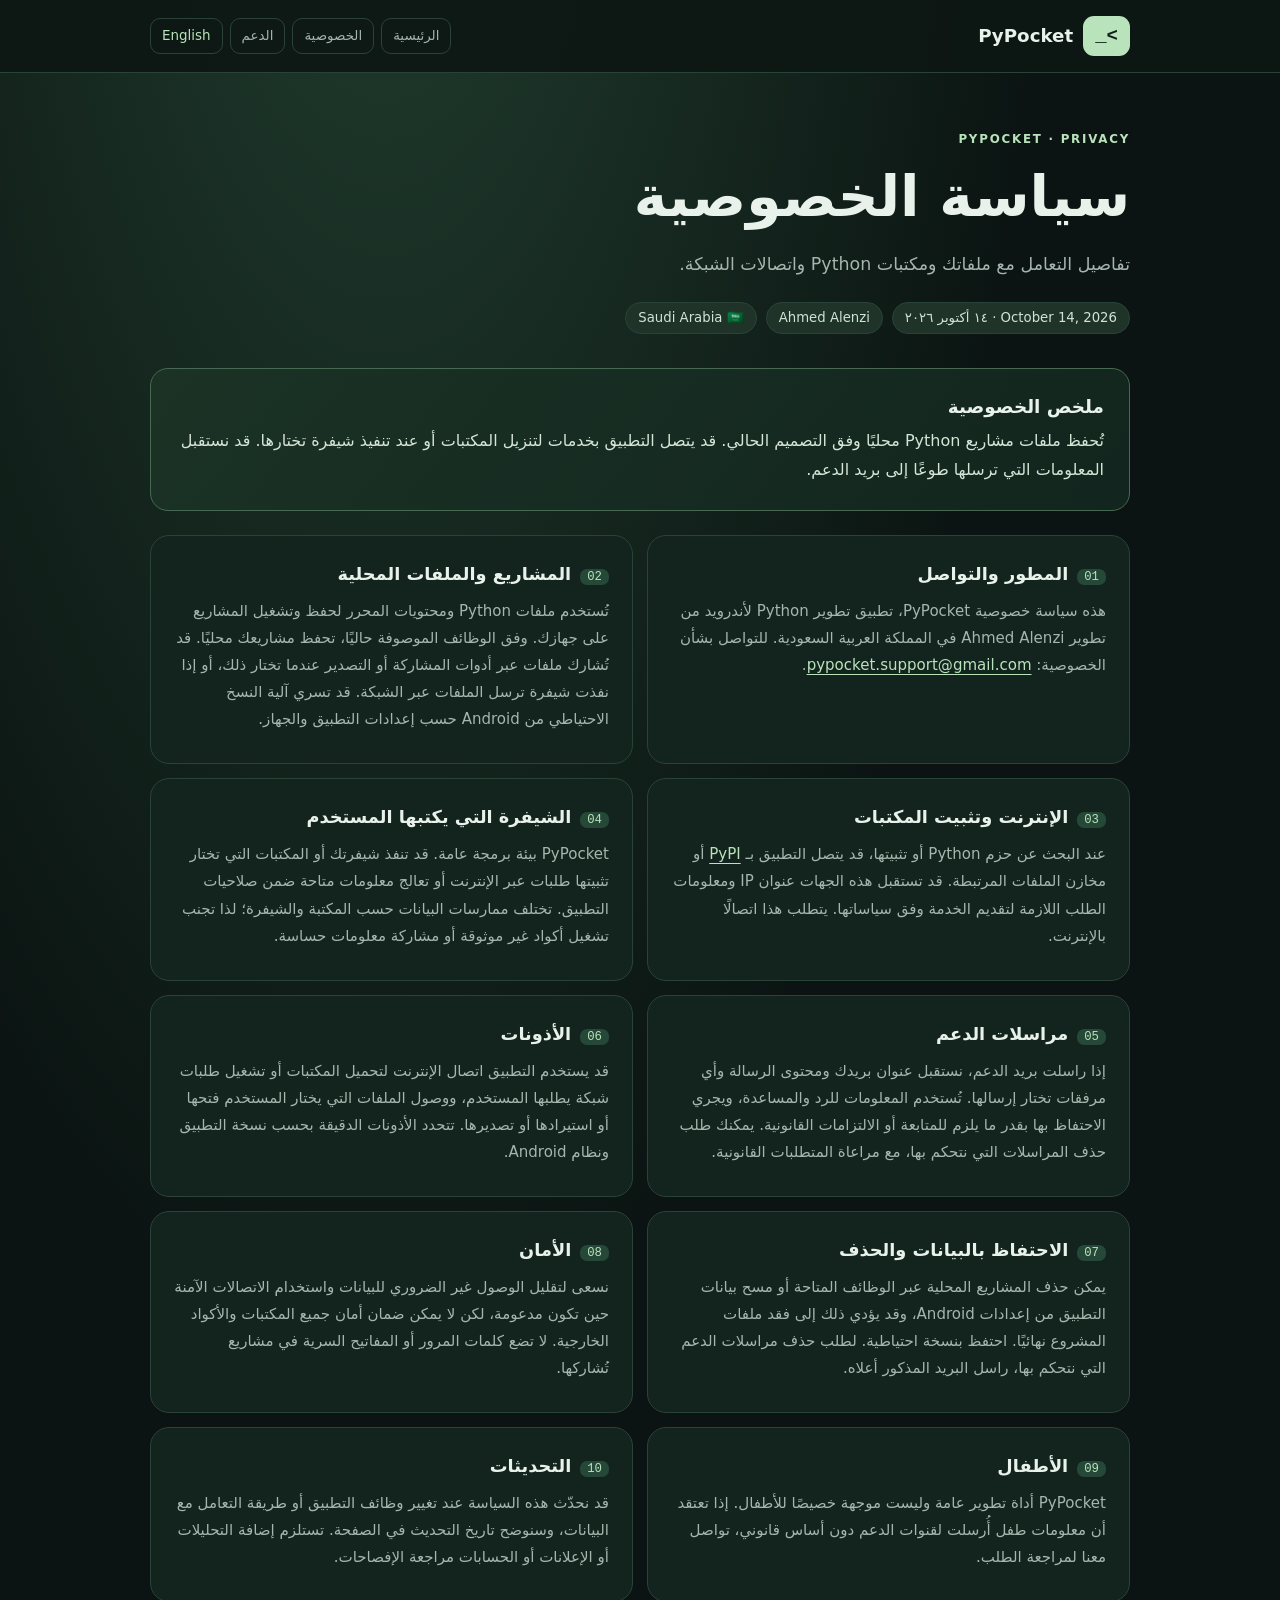
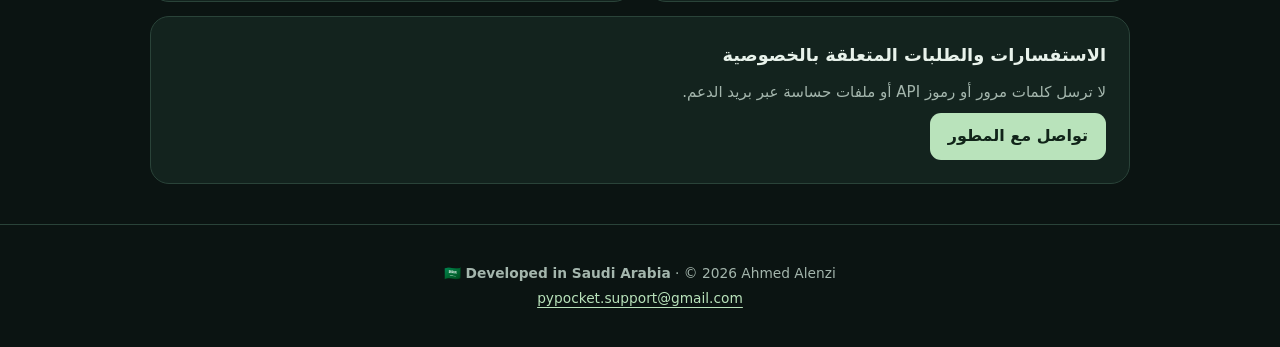
==== privacy/index.html @ 64ac5463 "Add PyPocket public privacy and support website" ====
<!doctype html><html lang="ar" dir="rtl"><head><meta charset="utf-8"><meta name="viewport" content="width=device-width,initial-scale=1"><meta name="description" content="Official PyPocket privacy policy and support information. Developer: Ahmed Alenzi."><meta name="theme-color" content="#0b1412"><title>Privacy Policy | PyPocket</title><link rel="stylesheet" href="../assets/style.css"></head><body><header class="top"><div class="wrap nav"><a href="../" class="brand"><span class="brand-logo">&gt;_</span>PyPocket</a><div class="menu"><a href="../"><span class="ar inline">الرئيسية</span><span class="en inline">Home</span></a><a href="../privacy/"><span class="ar inline">الخصوصية</span><span class="en inline">Privacy</span></a><a href="../support/"><span class="ar inline">الدعم</span><span class="en inline">Support</span></a><button type="button" data-lang>English</button></div></div></header><main class="wrap"><div class="hero"><div class="eyebrow">PYPOCKET · PRIVACY</div><div class="ar"><h1>سياسة الخصوصية</h1><p class="lead">تفاصيل التعامل مع ملفاتك ومكتبات Python واتصالات الشبكة.</p></div><div class="en"><h1>Privacy Policy</h1><p class="lead">How your projects, installed Python packages, and network connections are handled.</p></div><div class="pills"><span class="pill">October 14, 2026 · ١٤ أكتوبر ٢٠٢٦</span><span class="pill">Ahmed Alenzi</span><span class="pill">Saudi Arabia 🇸🇦</span></div></div><div class="overview"><div class="ar"><h2>ملخص الخصوصية</h2><p>تُحفظ ملفات مشاريع Python محليًا وفق التصميم الحالي. قد يتصل التطبيق بخدمات لتنزيل المكتبات أو عند تنفيذ شيفرة تختارها. قد نستقبل المعلومات التي ترسلها طوعًا إلى بريد الدعم.</p></div><div class="en"><h2>Privacy summary</h2><p>Python project files are stored locally under current described functionality. Network requests may be made to download packages or by code you choose to execute. We may receive information voluntarily sent to support.</p></div></div><section class="cards"><article class="card"><div class="ar"><h2><span class="num">01</span>المطور والتواصل</h2><p>هذه سياسة خصوصية PyPocket، تطبيق تطوير Python لأندرويد من تطوير Ahmed Alenzi في المملكة العربية السعودية. للتواصل بشأن الخصوصية: <a href="mailto:pypocket.support@gmail.com">pypocket.support@gmail.com</a>.</p></div><div class="en"><h2><span class="num">01</span>Developer & contact</h2><p>This is the privacy policy for PyPocket, a Python development application for Android, developed by Ahmed Alenzi in Saudi Arabia. Privacy contact: <a href="mailto:pypocket.support@gmail.com">pypocket.support@gmail.com</a>.</p></div></article><article class="card"><div class="ar"><h2><span class="num">02</span>المشاريع والملفات المحلية</h2><p>تُستخدم ملفات Python ومحتويات المحرر لحفظ وتشغيل المشاريع على جهازك. وفق الوظائف الموصوفة حاليًا، تحفظ مشاريعك محليًا. قد تُشارك ملفات عبر أدوات المشاركة أو التصدير عندما تختار ذلك، أو إذا نفذت شيفرة ترسل الملفات عبر الشبكة. قد تسري آلية النسخ الاحتياطي من Android حسب إعدادات التطبيق والجهاز.</p></div><div class="en"><h2><span class="num">02</span>Local projects & files</h2><p>Python files and editor content are used to save and run your projects on your device. Under currently described features, project files are stored locally. Files may be shared when you choose export or sharing, or when code you execute sends them over a network. Android backups may apply depending on app and device configuration.</p></div></article><article class="card"><div class="ar"><h2><span class="num">03</span>الإنترنت وتثبيت المكتبات</h2><p>عند البحث عن حزم Python أو تثبيتها، قد يتصل التطبيق بـ <a href="https://pypi.org/">PyPI</a> أو مخازن الملفات المرتبطة. قد تستقبل هذه الجهات عنوان IP ومعلومات الطلب اللازمة لتقديم الخدمة وفق سياساتها. يتطلب هذا اتصالًا بالإنترنت.</p></div><div class="en"><h2><span class="num">03</span>Network & package installation</h2><p>When searching for or downloading Python packages, the app may contact <a href="https://pypi.org/">PyPI</a> and related package hosts. Those services may receive your IP address and request details necessary to deliver the content, subject to their own policies. Network access is required.</p></div></article><article class="card"><div class="ar"><h2><span class="num">04</span>الشيفرة التي يكتبها المستخدم</h2><p>PyPocket بيئة برمجة عامة. قد تنفذ شيفرتك أو المكتبات التي تختار تثبيتها طلبات عبر الإنترنت أو تعالج معلومات متاحة ضمن صلاحيات التطبيق. تختلف ممارسات البيانات حسب المكتبة والشيفرة؛ لذا تجنب تشغيل أكواد غير موثوقة أو مشاركة معلومات حساسة.</p></div><div class="en"><h2><span class="num">04</span>User code & third-party packages</h2><p>PyPocket is a general-purpose development environment. Code you execute or third-party packages you install may make network requests or access data within app permissions. Their privacy practices vary. Avoid running untrusted code or sharing sensitive information.</p></div></article><article class="card"><div class="ar"><h2><span class="num">05</span>مراسلات الدعم</h2><p>إذا راسلت بريد الدعم، نستقبل عنوان بريدك ومحتوى الرسالة وأي مرفقات تختار إرسالها. تُستخدم المعلومات للرد والمساعدة، ويجري الاحتفاظ بها بقدر ما يلزم للمتابعة أو الالتزامات القانونية. يمكنك طلب حذف المراسلات التي نتحكم بها، مع مراعاة المتطلبات القانونية.</p></div><div class="en"><h2><span class="num">05</span>Support communications</h2><p>If you email support, we receive your address, message, and any attachments you choose to send. We use this information to respond and troubleshoot, and retain it as required for support or legal obligations. You may request deletion of correspondence we control, subject to law.</p></div></article><article class="card"><div class="ar"><h2><span class="num">06</span>الأذونات</h2><p>قد يستخدم التطبيق اتصال الإنترنت لتحميل المكتبات أو تشغيل طلبات شبكة يطلبها المستخدم، ووصول الملفات التي يختار المستخدم فتحها أو استيرادها أو تصديرها. تتحدد الأذونات الدقيقة بحسب نسخة التطبيق ونظام Android.</p></div><div class="en"><h2><span class="num">06</span>Permissions</h2><p>The app may use internet access for package downloads and user-initiated networking, and file access for content you choose to open, import, or export. Exact permissions depend on the Android version and app release.</p></div></article><article class="card"><div class="ar"><h2><span class="num">07</span>الاحتفاظ بالبيانات والحذف</h2><p>يمكن حذف المشاريع المحلية عبر الوظائف المتاحة أو مسح بيانات التطبيق من إعدادات Android، وقد يؤدي ذلك إلى فقد ملفات المشروع نهائيًا. احتفظ بنسخة احتياطية. لطلب حذف مراسلات الدعم التي نتحكم بها، راسل البريد المذكور أعلاه.</p></div><div class="en"><h2><span class="num">07</span>Retention & deletion</h2><p>You can delete local projects using available features or clear the app's data in Android settings. This may permanently erase your projects, so back them up first. Email us to request deletion of support correspondence under our control.</p></div></article><article class="card"><div class="ar"><h2><span class="num">08</span>الأمان</h2><p>نسعى لتقليل الوصول غير الضروري للبيانات واستخدام الاتصالات الآمنة حين تكون مدعومة، لكن لا يمكن ضمان أمان جميع المكتبات والأكواد الخارجية. لا تضع كلمات المرور أو المفاتيح السرية في مشاريع تُشاركها.</p></div><div class="en"><h2><span class="num">08</span>Security</h2><p>We aim to minimize unnecessary data access and use secure communications when supported, but cannot guarantee the safety of third-party code or packages. Avoid storing passwords or secret keys in shared projects.</p></div></article><article class="card"><div class="ar"><h2><span class="num">09</span>الأطفال</h2><p>PyPocket أداة تطوير عامة وليست موجهة خصيصًا للأطفال. إذا تعتقد أن معلومات طفل أُرسلت لقنوات الدعم دون أساس قانوني، تواصل معنا لمراجعة الطلب.</p></div><div class="en"><h2><span class="num">09</span>Children</h2><p>PyPocket is a general development tool not specifically directed at children. If you believe a child's information was sent to support without an appropriate legal basis, contact us.</p></div></article><article class="card"><div class="ar"><h2><span class="num">10</span>التحديثات</h2><p>قد نحدّث هذه السياسة عند تغيير وظائف التطبيق أو طريقة التعامل مع البيانات، وسنوضح تاريخ التحديث في الصفحة. تستلزم إضافة التحليلات أو الإعلانات أو الحسابات مراجعة الإفصاحات.</p></div><div class="en"><h2><span class="num">10</span>Policy changes</h2><p>We may update this policy as app functionality and data handling evolve, and will update the date shown on this page. Future analytics, advertising or account features require updated disclosures.</p></div></article><article class="card wide"><div class="ar"><h2>الاستفسارات والطلبات المتعلقة بالخصوصية</h2><p>لا ترسل كلمات مرور أو رموز API أو ملفات حساسة عبر بريد الدعم.</p><a class="email" href="mailto:pypocket.support@gmail.com?subject=PyPocket%20Privacy">تواصل مع المطور</a></div><div class="en"><h2>Privacy inquiries and requests</h2><p>Do not send passwords, API tokens, or sensitive files to support.</p><a class="email" href="mailto:pypocket.support@gmail.com?subject=PyPocket%20Privacy">Contact the developer</a></div></article></section></main><footer class="footer"><div class="wrap">🇸🇦 <strong>Developed in Saudi Arabia</strong> · © 2026 Ahmed Alenzi<br><a href="mailto:pypocket.support@gmail.com">pypocket.support@gmail.com</a></div></footer><script src="../assets/main.js"></script></body></html>
---- assets/style.css ----
:root{color-scheme:dark;--bg:#0b1412;--surface:#13231e;--surface2:#1b3127;--line:#2a4339;--ink:#e8f2eb;--muted:#a4b6ad;--mint:#b9e3bb}*{box-sizing:border-box}body{margin:0;background:radial-gradient(ellipse at 30% -20%,#234031 0,transparent 53%),var(--bg);color:var(--ink);font:16px/1.8 system-ui,-apple-system,"Segoe UI",Tahoma,Arial,sans-serif}a{color:var(--mint);text-underline-offset:4px}a:hover{color:#eeffee}.wrap{width:min(980px,calc(100% - 36px));margin:auto}.top{border-bottom:1px solid var(--line);background:#0d1714ed;position:sticky;top:0;z-index:10}.nav{min-height:72px;display:flex;justify-content:space-between;align-items:center;gap:12px;flex-wrap:wrap}.brand{display:flex;align-items:center;gap:10px;font-weight:800;font-size:1.14rem;text-decoration:none;color:var(--ink)}.brand-logo{background:var(--mint);color:#102019;border-radius:11px;padding:5px 12px;font:800 19px/1.6 monospace}.menu{display:flex;align-items:center;gap:7px;flex-wrap:wrap}.menu a,.menu button{border:1px solid var(--line);border-radius:10px;background:transparent;color:var(--muted);padding:5px 11px;text-decoration:none;font:inherit;font-size:.84rem;cursor:pointer}.menu button{color:var(--mint)}.menu a:hover,.menu button:hover{background:var(--surface2)}.hero{padding:56px 0 29px}.eyebrow{color:var(--mint);font-size:.74rem;letter-spacing:.15em;font-weight:750}.hero h1{font-size:clamp(2.1rem,5vw,3.55rem);line-height:1.22;margin:12px 0}.lead{font-size:1.09rem;color:var(--muted);max-width:760px}.pills{display:flex;flex-wrap:wrap;gap:9px;margin-top:22px}.pill{border-radius:20px;background:#203329;border:1px solid var(--line);padding:3px 12px;font-size:.83rem;color:#d0e4d6}.cards{display:grid;grid-template-columns:repeat(2,minmax(0,1fr));gap:14px}.card{background:var(--surface);border:1px solid var(--line);padding:23px;border-radius:19px;min-width:0}.card h2{font-size:1.11rem;margin:0 0 7px}.card p{margin:7px 0;color:var(--muted);font-size:.94rem}.card a{overflow-wrap:anywhere}.wide{grid-column:1/-1}.overview{padding:21px 25px;border:1px solid #476953;background:linear-gradient(130deg,#1b3225,#12251e);border-radius:18px;margin:5px 0 24px}.overview p{margin:4px 0;color:#d5e5d6}.overview h2{margin:0;font-size:1.15rem}.num{display:inline-block;border-radius:7px;background:#264838;color:var(--mint);padding:1px 7px;font:.77rem monospace;margin-inline-end:9px}.footer{border-top:1px solid var(--line);color:var(--muted);font-size:.86rem;text-align:center;padding:36px 0;margin-top:40px}.email{display:inline-block;text-decoration:none;background:var(--mint);padding:9px 18px;border-radius:11px;color:#112419!important;font-weight:750;overflow-wrap:anywhere}.notice{color:#ccb; font-size:.84rem}html[lang="ar"] .en,html[lang="en"] .ar{display:none!important}html[lang="ar"]{direction:rtl}html[lang="en"]{direction:ltr}.inline{display:inline}html[lang="ar"] .en.inline,html[lang="en"] .ar.inline{display:none!important}@media(max-width:700px){.cards{grid-template-columns:1fr}.wide{grid-column:1}.hero{padding:35px 0 19px}.card{padding:19px}.nav{padding:8px 0}.menu a,.menu button{font-size:.78rem;padding:4px 8px}}
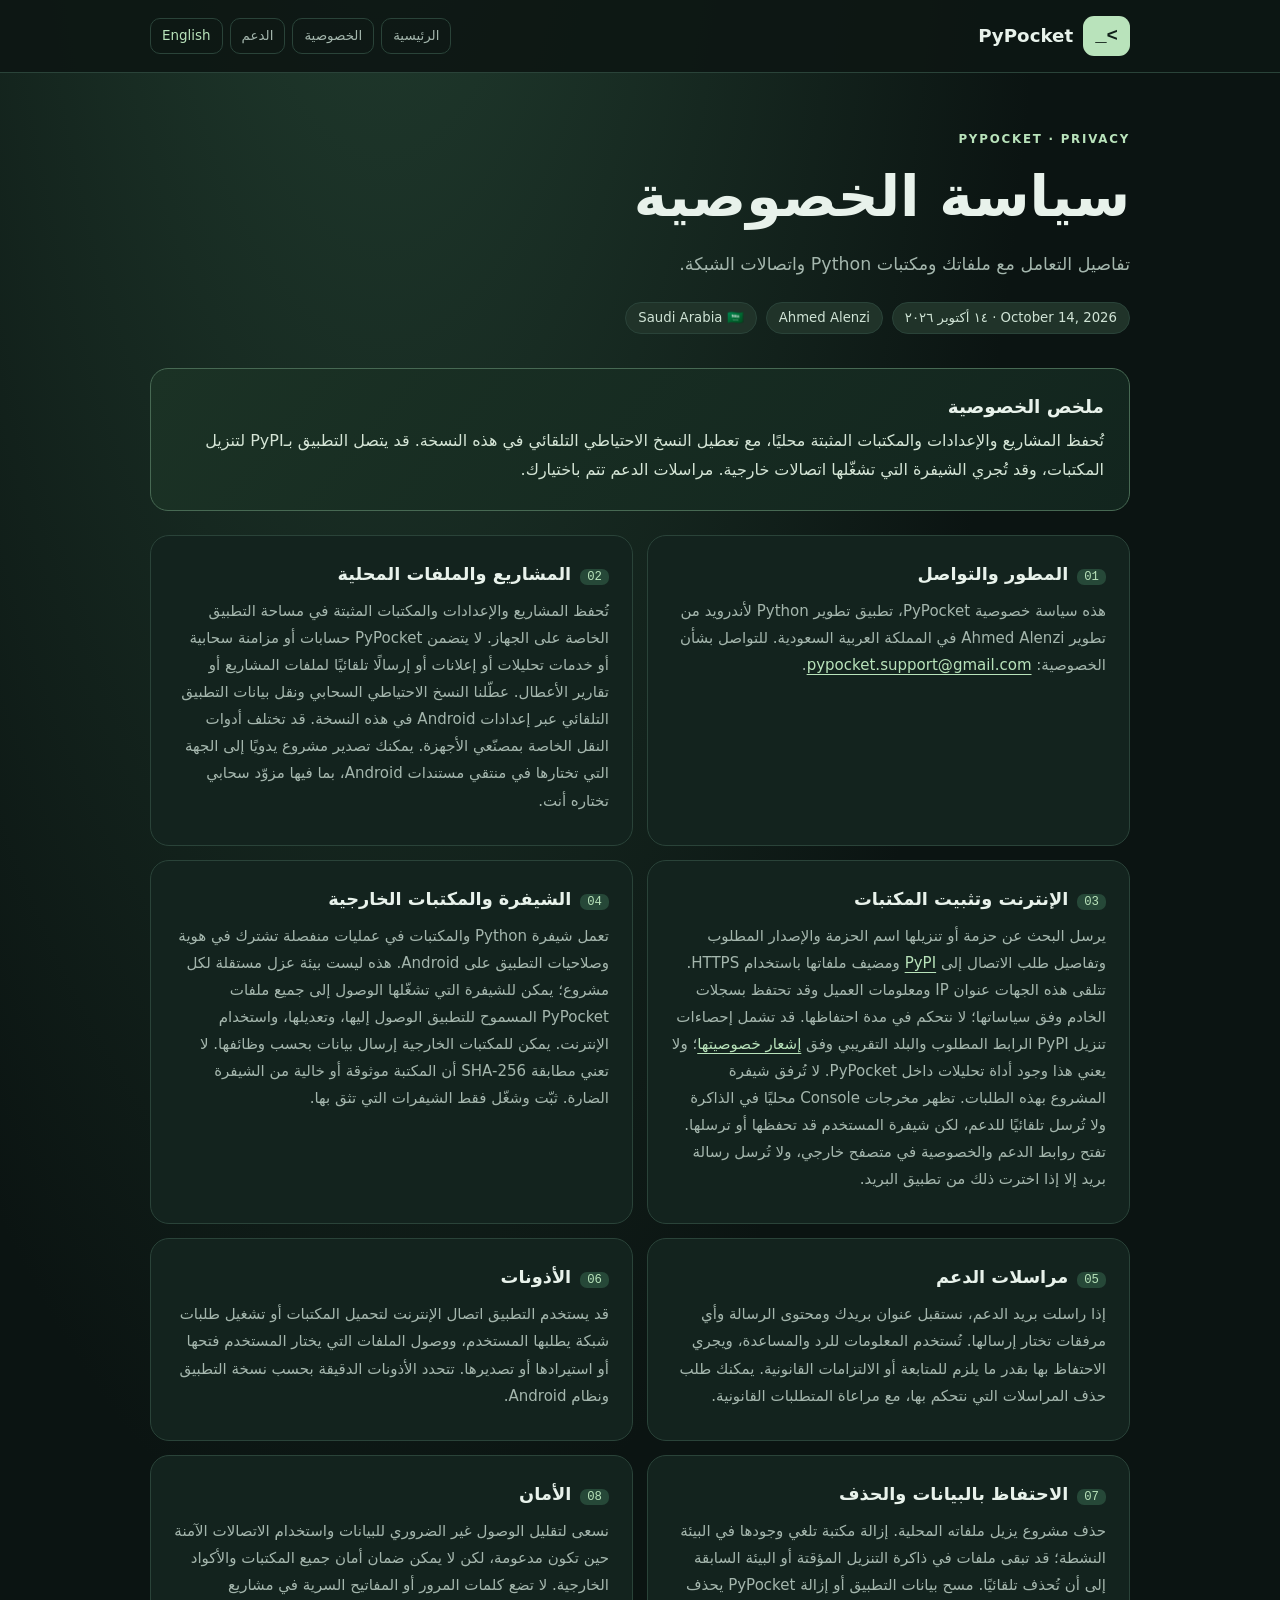
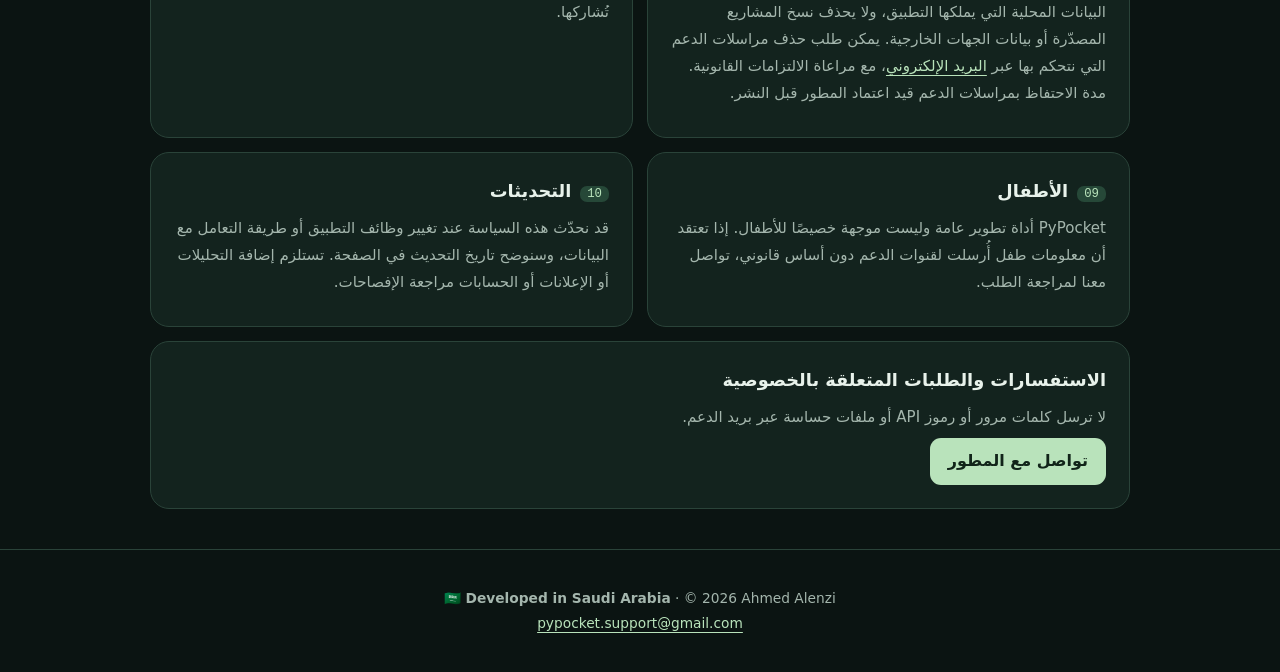
==== commit 4b606768: "Draft: clarify local storage, PyPI, execution and deletion disclosures" ====
--- a/privacy/index.html
+++ b/privacy/index.html
@@ -1 +1 @@
-<!doctype html><html lang="ar" dir="rtl"><head><meta charset="utf-8"><meta name="viewport" content="width=device-width,initial-scale=1"><meta name="description" content="Official PyPocket privacy policy and support information. Developer: Ahmed Alenzi."><meta name="theme-color" content="#0b1412"><title>Privacy Policy | PyPocket</title><link rel="stylesheet" href="../assets/style.css"></head><body><header class="top"><div class="wrap nav"><a href="../" class="brand"><span class="brand-logo">&gt;_</span>PyPocket</a><div class="menu"><a href="../"><span class="ar inline">الرئيسية</span><span class="en inline">Home</span></a><a href="../privacy/"><span class="ar inline">الخصوصية</span><span class="en inline">Privacy</span></a><a href="../support/"><span class="ar inline">الدعم</span><span class="en inline">Support</span></a><button type="button" data-lang>English</button></div></div></header><main class="wrap"><div class="hero"><div class="eyebrow">PYPOCKET · PRIVACY</div><div class="ar"><h1>سياسة الخصوصية</h1><p class="lead">تفاصيل التعامل مع ملفاتك ومكتبات Python واتصالات الشبكة.</p></div><div class="en"><h1>Privacy Policy</h1><p class="lead">How your projects, installed Python packages, and network connections are handled.</p></div><div class="pills"><span class="pill">October 14, 2026 · ١٤ أكتوبر ٢٠٢٦</span><span class="pill">Ahmed Alenzi</span><span class="pill">Saudi Arabia 🇸🇦</span></div></div><div class="overview"><div class="ar"><h2>ملخص الخصوصية</h2><p>تُحفظ ملفات مشاريع Python محليًا وفق التصميم الحالي. قد يتصل التطبيق بخدمات لتنزيل المكتبات أو عند تنفيذ شيفرة تختارها. قد نستقبل المعلومات التي ترسلها طوعًا إلى بريد الدعم.</p></div><div class="en"><h2>Privacy summary</h2><p>Python project files are stored locally under current described functionality. Network requests may be made to download packages or by code you choose to execute. We may receive information voluntarily sent to support.</p></div></div><section class="cards"><article class="card"><div class="ar"><h2><span class="num">01</span>المطور والتواصل</h2><p>هذه سياسة خصوصية PyPocket، تطبيق تطوير Python لأندرويد من تطوير Ahmed Alenzi في المملكة العربية السعودية. للتواصل بشأن الخصوصية: <a href="mailto:pypocket.support@gmail.com">pypocket.support@gmail.com</a>.</p></div><div class="en"><h2><span class="num">01</span>Developer & contact</h2><p>This is the privacy policy for PyPocket, a Python development application for Android, developed by Ahmed Alenzi in Saudi Arabia. Privacy contact: <a href="mailto:pypocket.support@gmail.com">pypocket.support@gmail.com</a>.</p></div></article><article class="card"><div class="ar"><h2><span class="num">02</span>المشاريع والملفات المحلية</h2><p>تُستخدم ملفات Python ومحتويات المحرر لحفظ وتشغيل المشاريع على جهازك. وفق الوظائف الموصوفة حاليًا، تحفظ مشاريعك محليًا. قد تُشارك ملفات عبر أدوات المشاركة أو التصدير عندما تختار ذلك، أو إذا نفذت شيفرة ترسل الملفات عبر الشبكة. قد تسري آلية النسخ الاحتياطي من Android حسب إعدادات التطبيق والجهاز.</p></div><div class="en"><h2><span class="num">02</span>Local projects & files</h2><p>Python files and editor content are used to save and run your projects on your device. Under currently described features, project files are stored locally. Files may be shared when you choose export or sharing, or when code you execute sends them over a network. Android backups may apply depending on app and device configuration.</p></div></article><article class="card"><div class="ar"><h2><span class="num">03</span>الإنترنت وتثبيت المكتبات</h2><p>عند البحث عن حزم Python أو تثبيتها، قد يتصل التطبيق بـ <a href="https://pypi.org/">PyPI</a> أو مخازن الملفات المرتبطة. قد تستقبل هذه الجهات عنوان IP ومعلومات الطلب اللازمة لتقديم الخدمة وفق سياساتها. يتطلب هذا اتصالًا بالإنترنت.</p></div><div class="en"><h2><span class="num">03</span>Network & package installation</h2><p>When searching for or downloading Python packages, the app may contact <a href="https://pypi.org/">PyPI</a> and related package hosts. Those services may receive your IP address and request details necessary to deliver the content, subject to their own policies. Network access is required.</p></div></article><article class="card"><div class="ar"><h2><span class="num">04</span>الشيفرة التي يكتبها المستخدم</h2><p>PyPocket بيئة برمجة عامة. قد تنفذ شيفرتك أو المكتبات التي تختار تثبيتها طلبات عبر الإنترنت أو تعالج معلومات متاحة ضمن صلاحيات التطبيق. تختلف ممارسات البيانات حسب المكتبة والشيفرة؛ لذا تجنب تشغيل أكواد غير موثوقة أو مشاركة معلومات حساسة.</p></div><div class="en"><h2><span class="num">04</span>User code & third-party packages</h2><p>PyPocket is a general-purpose development environment. Code you execute or third-party packages you install may make network requests or access data within app permissions. Their privacy practices vary. Avoid running untrusted code or sharing sensitive information.</p></div></article><article class="card"><div class="ar"><h2><span class="num">05</span>مراسلات الدعم</h2><p>إذا راسلت بريد الدعم، نستقبل عنوان بريدك ومحتوى الرسالة وأي مرفقات تختار إرسالها. تُستخدم المعلومات للرد والمساعدة، ويجري الاحتفاظ بها بقدر ما يلزم للمتابعة أو الالتزامات القانونية. يمكنك طلب حذف المراسلات التي نتحكم بها، مع مراعاة المتطلبات القانونية.</p></div><div class="en"><h2><span class="num">05</span>Support communications</h2><p>If you email support, we receive your address, message, and any attachments you choose to send. We use this information to respond and troubleshoot, and retain it as required for support or legal obligations. You may request deletion of correspondence we control, subject to law.</p></div></article><article class="card"><div class="ar"><h2><span class="num">06</span>الأذونات</h2><p>قد يستخدم التطبيق اتصال الإنترنت لتحميل المكتبات أو تشغيل طلبات شبكة يطلبها المستخدم، ووصول الملفات التي يختار المستخدم فتحها أو استيرادها أو تصديرها. تتحدد الأذونات الدقيقة بحسب نسخة التطبيق ونظام Android.</p></div><div class="en"><h2><span class="num">06</span>Permissions</h2><p>The app may use internet access for package downloads and user-initiated networking, and file access for content you choose to open, import, or export. Exact permissions depend on the Android version and app release.</p></div></article><article class="card"><div class="ar"><h2><span class="num">07</span>الاحتفاظ بالبيانات والحذف</h2><p>يمكن حذف المشاريع المحلية عبر الوظائف المتاحة أو مسح بيانات التطبيق من إعدادات Android، وقد يؤدي ذلك إلى فقد ملفات المشروع نهائيًا. احتفظ بنسخة احتياطية. لطلب حذف مراسلات الدعم التي نتحكم بها، راسل البريد المذكور أعلاه.</p></div><div class="en"><h2><span class="num">07</span>Retention & deletion</h2><p>You can delete local projects using available features or clear the app's data in Android settings. This may permanently erase your projects, so back them up first. Email us to request deletion of support correspondence under our control.</p></div></article><article class="card"><div class="ar"><h2><span class="num">08</span>الأمان</h2><p>نسعى لتقليل الوصول غير الضروري للبيانات واستخدام الاتصالات الآمنة حين تكون مدعومة، لكن لا يمكن ضمان أمان جميع المكتبات والأكواد الخارجية. لا تضع كلمات المرور أو المفاتيح السرية في مشاريع تُشاركها.</p></div><div class="en"><h2><span class="num">08</span>Security</h2><p>We aim to minimize unnecessary data access and use secure communications when supported, but cannot guarantee the safety of third-party code or packages. Avoid storing passwords or secret keys in shared projects.</p></div></article><article class="card"><div class="ar"><h2><span class="num">09</span>الأطفال</h2><p>PyPocket أداة تطوير عامة وليست موجهة خصيصًا للأطفال. إذا تعتقد أن معلومات طفل أُرسلت لقنوات الدعم دون أساس قانوني، تواصل معنا لمراجعة الطلب.</p></div><div class="en"><h2><span class="num">09</span>Children</h2><p>PyPocket is a general development tool not specifically directed at children. If you believe a child's information was sent to support without an appropriate legal basis, contact us.</p></div></article><article class="card"><div class="ar"><h2><span class="num">10</span>التحديثات</h2><p>قد نحدّث هذه السياسة عند تغيير وظائف التطبيق أو طريقة التعامل مع البيانات، وسنوضح تاريخ التحديث في الصفحة. تستلزم إضافة التحليلات أو الإعلانات أو الحسابات مراجعة الإفصاحات.</p></div><div class="en"><h2><span class="num">10</span>Policy changes</h2><p>We may update this policy as app functionality and data handling evolve, and will update the date shown on this page. Future analytics, advertising or account features require updated disclosures.</p></div></article><article class="card wide"><div class="ar"><h2>الاستفسارات والطلبات المتعلقة بالخصوصية</h2><p>لا ترسل كلمات مرور أو رموز API أو ملفات حساسة عبر بريد الدعم.</p><a class="email" href="mailto:pypocket.support@gmail.com?subject=PyPocket%20Privacy">تواصل مع المطور</a></div><div class="en"><h2>Privacy inquiries and requests</h2><p>Do not send passwords, API tokens, or sensitive files to support.</p><a class="email" href="mailto:pypocket.support@gmail.com?subject=PyPocket%20Privacy">Contact the developer</a></div></article></section></main><footer class="footer"><div class="wrap">🇸🇦 <strong>Developed in Saudi Arabia</strong> · © 2026 Ahmed Alenzi<br><a href="mailto:pypocket.support@gmail.com">pypocket.support@gmail.com</a></div></footer><script src="../assets/main.js"></script></body></html>+<!doctype html><html lang="ar" dir="rtl"><head><meta charset="utf-8"><meta name="viewport" content="width=device-width,initial-scale=1"><meta name="description" content="Official PyPocket privacy policy and support information. Developer: Ahmed Alenzi."><meta name="theme-color" content="#0b1412"><title>Privacy Policy | PyPocket</title><link rel="stylesheet" href="../assets/style.css"></head><body><header class="top"><div class="wrap nav"><a href="../" class="brand"><span class="brand-logo">&gt;_</span>PyPocket</a><div class="menu"><a href="../"><span class="ar inline">الرئيسية</span><span class="en inline">Home</span></a><a href="../privacy/"><span class="ar inline">الخصوصية</span><span class="en inline">Privacy</span></a><a href="../support/"><span class="ar inline">الدعم</span><span class="en inline">Support</span></a><button type="button" data-lang>English</button></div></div></header><main class="wrap"><div class="hero"><div class="eyebrow">PYPOCKET · PRIVACY</div><div class="ar"><h1>سياسة الخصوصية</h1><p class="lead">تفاصيل التعامل مع ملفاتك ومكتبات Python واتصالات الشبكة.</p></div><div class="en"><h1>Privacy Policy</h1><p class="lead">How your projects, installed Python packages, and network connections are handled.</p></div><div class="pills"><span class="pill">October 14, 2026 · ١٤ أكتوبر ٢٠٢٦</span><span class="pill">Ahmed Alenzi</span><span class="pill">Saudi Arabia 🇸🇦</span></div></div><div class="overview"><div class="ar"><h2>ملخص الخصوصية</h2><p>تُحفظ المشاريع والإعدادات والمكتبات المثبتة محليًا، مع تعطيل النسخ الاحتياطي التلقائي في هذه النسخة. قد يتصل التطبيق بـPyPI لتنزيل المكتبات، وقد تُجري الشيفرة التي تشغّلها اتصالات خارجية. مراسلات الدعم تتم باختيارك.</p></div><div class="en"><h2>Privacy summary</h2><p>Projects, settings and installed packages are stored locally, with automatic Android backup disabled in this release. Package downloads contact PyPI, and code you run may connect to external services. Support communication is voluntary.</p></div></div><section class="cards"><article class="card"><div class="ar"><h2><span class="num">01</span>المطور والتواصل</h2><p>هذه سياسة خصوصية PyPocket، تطبيق تطوير Python لأندرويد من تطوير Ahmed Alenzi في المملكة العربية السعودية. للتواصل بشأن الخصوصية: <a href="mailto:pypocket.support@gmail.com">pypocket.support@gmail.com</a>.</p></div><div class="en"><h2><span class="num">01</span>Developer & contact</h2><p>This is the privacy policy for PyPocket, a Python development application for Android, developed by Ahmed Alenzi in Saudi Arabia. Privacy contact: <a href="mailto:pypocket.support@gmail.com">pypocket.support@gmail.com</a>.</p></div></article><article class="card"><div class="ar"><h2><span class="num">02</span>المشاريع والملفات المحلية</h2><p>تُحفظ المشاريع والإعدادات والمكتبات المثبتة في مساحة التطبيق الخاصة على الجهاز. لا يتضمن PyPocket حسابات أو مزامنة سحابية أو خدمات تحليلات أو إعلانات أو إرسالًا تلقائيًا لملفات المشاريع أو تقارير الأعطال. عطّلنا النسخ الاحتياطي السحابي ونقل بيانات التطبيق التلقائي عبر إعدادات Android في هذه النسخة. قد تختلف أدوات النقل الخاصة بمصنّعي الأجهزة. يمكنك تصدير مشروع يدويًا إلى الجهة التي تختارها في منتقي مستندات Android، بما فيها مزوّد سحابي تختاره أنت.</p></div><div class="en"><h2><span class="num">02</span>Local projects & files</h2><p>Projects, settings and installed packages are stored in private app storage on the device. PyPocket includes no account, cloud sync, analytics, advertising, automatic project upload or crash-reporting service. This release disables Android cloud backup and automatic app-data transfer through Android configuration. Manufacturer migration tools may vary. You can manually export a project to the destination you choose in Android's document picker, including a cloud provider you select.</p></div></article><article class="card"><div class="ar"><h2><span class="num">03</span>الإنترنت وتثبيت المكتبات</h2><p>يرسل البحث عن حزمة أو تنزيلها اسم الحزمة والإصدار المطلوب وتفاصيل طلب الاتصال إلى <a href="https://pypi.org/">PyPI</a> ومضيف ملفاتها باستخدام HTTPS. تتلقى هذه الجهات عنوان IP ومعلومات العميل وقد تحتفظ بسجلات الخادم وفق سياساتها؛ لا نتحكم في مدة احتفاظها. قد تشمل إحصاءات تنزيل PyPI الرابط المطلوب والبلد التقريبي وفق <a href="https://policies.python.org/pypi.org/Privacy-Notice/">إشعار خصوصيتها</a>؛ ولا يعني هذا وجود أداة تحليلات داخل PyPocket. لا تُرفق شيفرة المشروع بهذه الطلبات. تظهر مخرجات Console محليًا في الذاكرة ولا تُرسل تلقائيًا للدعم، لكن شيفرة المستخدم قد تحفظها أو ترسلها. تفتح روابط الدعم والخصوصية في متصفح خارجي، ولا تُرسل رسالة بريد إلا إذا اخترت ذلك من تطبيق البريد.</p></div><div class="en"><h2><span class="num">03</span>Network & package installation</h2><p>Package lookup and downloads send the requested package name, version and connection details to <a href="https://pypi.org/">PyPI</a> and its file hosts over HTTPS. These providers receive IP address and client metadata, and may retain server logs under their own policies; we do not control their retention. PyPI download statistics may include requested URLs and approximate origin country under its <a href="https://policies.python.org/pypi.org/Privacy-Notice/">privacy notice</a>; this is not an analytics SDK inside PyPocket. Project source is not attached to these requests. Console output is displayed locally in memory and is not automatically sent to support, though user code can save or transmit it. Support and privacy links open in an external browser, and email is sent only if you choose to send it using your mail app.</p></div></article><article class="card"><div class="ar"><h2><span class="num">04</span>الشيفرة والمكتبات الخارجية</h2><p>تعمل شيفرة Python والمكتبات في عمليات منفصلة تشترك في هوية وصلاحيات التطبيق على Android. هذه ليست بيئة عزل مستقلة لكل مشروع؛ يمكن للشيفرة التي تشغّلها الوصول إلى جميع ملفات PyPocket المسموح للتطبيق الوصول إليها، وتعديلها، واستخدام الإنترنت. يمكن للمكتبات الخارجية إرسال بيانات بحسب وظائفها. لا تعني مطابقة SHA-256 أن المكتبة موثوقة أو خالية من الشيفرة الضارة. ثبّت وشغّل فقط الشيفرات التي تثق بها.</p></div><div class="en"><h2><span class="num">04</span>User code & third-party packages</h2><p>Python code and packages run in separate processes sharing PyPocket's Android identity and permissions. This is not an isolated sandbox for each project: code you run can access and modify all PyPocket files available to the app and use the internet. Third-party packages may transmit data according to their behavior. A matching SHA-256 checksum does not prove that a package is trustworthy or free from malicious code. Install and run code you trust.</p></div></article><article class="card"><div class="ar"><h2><span class="num">05</span>مراسلات الدعم</h2><p>إذا راسلت بريد الدعم، نستقبل عنوان بريدك ومحتوى الرسالة وأي مرفقات تختار إرسالها. تُستخدم المعلومات للرد والمساعدة، ويجري الاحتفاظ بها بقدر ما يلزم للمتابعة أو الالتزامات القانونية. يمكنك طلب حذف المراسلات التي نتحكم بها، مع مراعاة المتطلبات القانونية.</p></div><div class="en"><h2><span class="num">05</span>Support communications</h2><p>If you email support, we receive your address, message, and any attachments you choose to send. We use this information to respond and troubleshoot, and retain it as required for support or legal obligations. You may request deletion of correspondence we control, subject to law.</p></div></article><article class="card"><div class="ar"><h2><span class="num">06</span>الأذونات</h2><p>قد يستخدم التطبيق اتصال الإنترنت لتحميل المكتبات أو تشغيل طلبات شبكة يطلبها المستخدم، ووصول الملفات التي يختار المستخدم فتحها أو استيرادها أو تصديرها. تتحدد الأذونات الدقيقة بحسب نسخة التطبيق ونظام Android.</p></div><div class="en"><h2><span class="num">06</span>Permissions</h2><p>The app may use internet access for package downloads and user-initiated networking, and file access for content you choose to open, import, or export. Exact permissions depend on the Android version and app release.</p></div></article><article class="card"><div class="ar"><h2><span class="num">07</span>الاحتفاظ بالبيانات والحذف</h2><p>حذف مشروع يزيل ملفاته المحلية. إزالة مكتبة تلغي وجودها في البيئة النشطة؛ قد تبقى ملفات في ذاكرة التنزيل المؤقتة أو البيئة السابقة إلى أن تُحذف تلقائيًا. مسح بيانات التطبيق أو إزالة PyPocket يحذف البيانات المحلية التي يملكها التطبيق، ولا يحذف نسخ المشاريع المصدّرة أو بيانات الجهات الخارجية. يمكن طلب حذف مراسلات الدعم التي نتحكم بها عبر <a href="mailto:pypocket.support@gmail.com">البريد الإلكتروني</a>، مع مراعاة الالتزامات القانونية. مدة الاحتفاظ بمراسلات الدعم قيد اعتماد المطور قبل النشر.</p></div><div class="en"><h2><span class="num">07</span>Retention & deletion</h2><p>Deleting a project removes its local files. Uninstalling a package removes it from the active environment, though copies may remain in download caches or earlier environments until cleanup. Clearing app storage or uninstalling PyPocket deletes app-owned local data but does not remove exported projects or third-party records. You can request deletion of support correspondence under our control by <a href="mailto:pypocket.support@gmail.com">email</a>, subject to legal obligations. The developer must finalize the support-email retention period before publication.</p></div></article><article class="card"><div class="ar"><h2><span class="num">08</span>الأمان</h2><p>نسعى لتقليل الوصول غير الضروري للبيانات واستخدام الاتصالات الآمنة حين تكون مدعومة، لكن لا يمكن ضمان أمان جميع المكتبات والأكواد الخارجية. لا تضع كلمات المرور أو المفاتيح السرية في مشاريع تُشاركها.</p></div><div class="en"><h2><span class="num">08</span>Security</h2><p>We aim to minimize unnecessary data access and use secure communications when supported, but cannot guarantee the safety of third-party code or packages. Avoid storing passwords or secret keys in shared projects.</p></div></article><article class="card"><div class="ar"><h2><span class="num">09</span>الأطفال</h2><p>PyPocket أداة تطوير عامة وليست موجهة خصيصًا للأطفال. إذا تعتقد أن معلومات طفل أُرسلت لقنوات الدعم دون أساس قانوني، تواصل معنا لمراجعة الطلب.</p></div><div class="en"><h2><span class="num">09</span>Children</h2><p>PyPocket is a general development tool not specifically directed at children. If you believe a child's information was sent to support without an appropriate legal basis, contact us.</p></div></article><article class="card"><div class="ar"><h2><span class="num">10</span>التحديثات</h2><p>قد نحدّث هذه السياسة عند تغيير وظائف التطبيق أو طريقة التعامل مع البيانات، وسنوضح تاريخ التحديث في الصفحة. تستلزم إضافة التحليلات أو الإعلانات أو الحسابات مراجعة الإفصاحات.</p></div><div class="en"><h2><span class="num">10</span>Policy changes</h2><p>We may update this policy as app functionality and data handling evolve, and will update the date shown on this page. Future analytics, advertising or account features require updated disclosures.</p></div></article><article class="card wide"><div class="ar"><h2>الاستفسارات والطلبات المتعلقة بالخصوصية</h2><p>لا ترسل كلمات مرور أو رموز API أو ملفات حساسة عبر بريد الدعم.</p><a class="email" href="mailto:pypocket.support@gmail.com?subject=PyPocket%20Privacy">تواصل مع المطور</a></div><div class="en"><h2>Privacy inquiries and requests</h2><p>Do not send passwords, API tokens, or sensitive files to support.</p><a class="email" href="mailto:pypocket.support@gmail.com?subject=PyPocket%20Privacy">Contact the developer</a></div></article></section></main><footer class="footer"><div class="wrap">🇸🇦 <strong>Developed in Saudi Arabia</strong> · © 2026 Ahmed Alenzi<br><a href="mailto:pypocket.support@gmail.com">pypocket.support@gmail.com</a></div></footer><script src="../assets/main.js"></script></body></html>
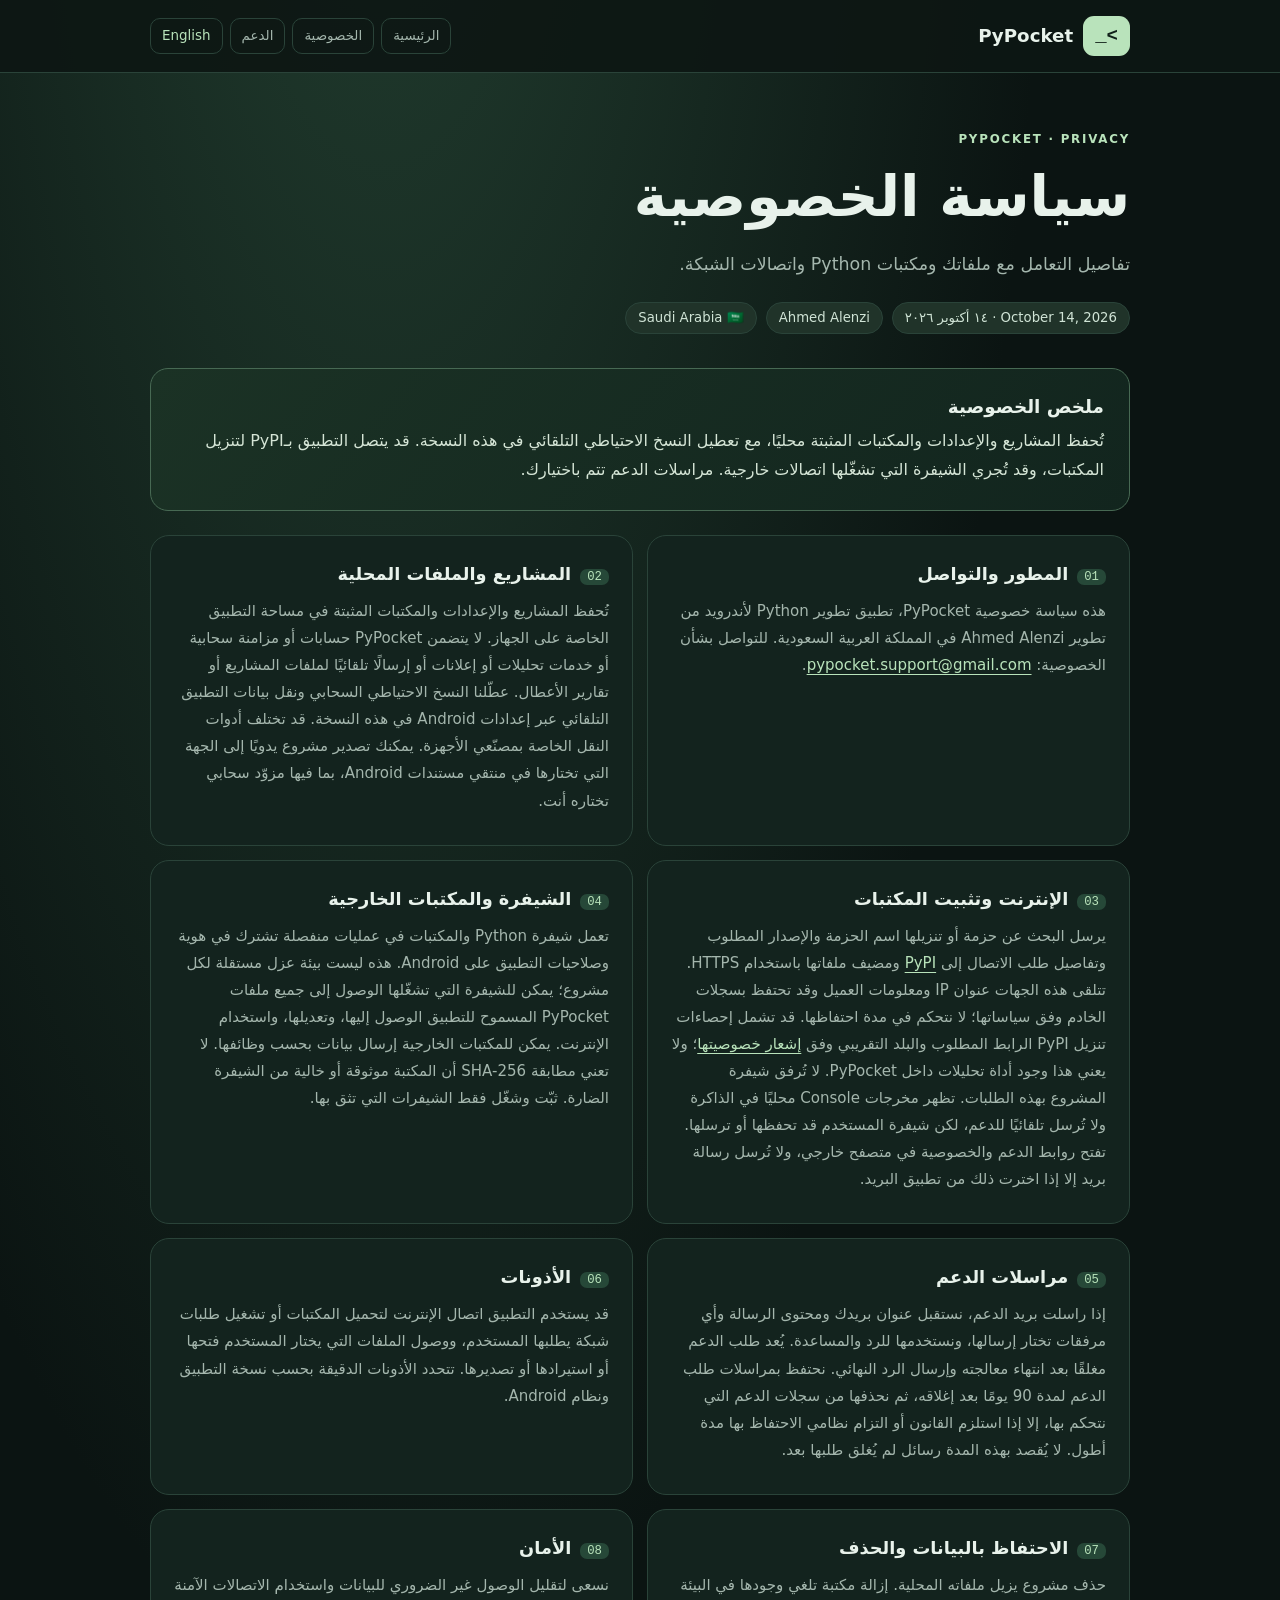
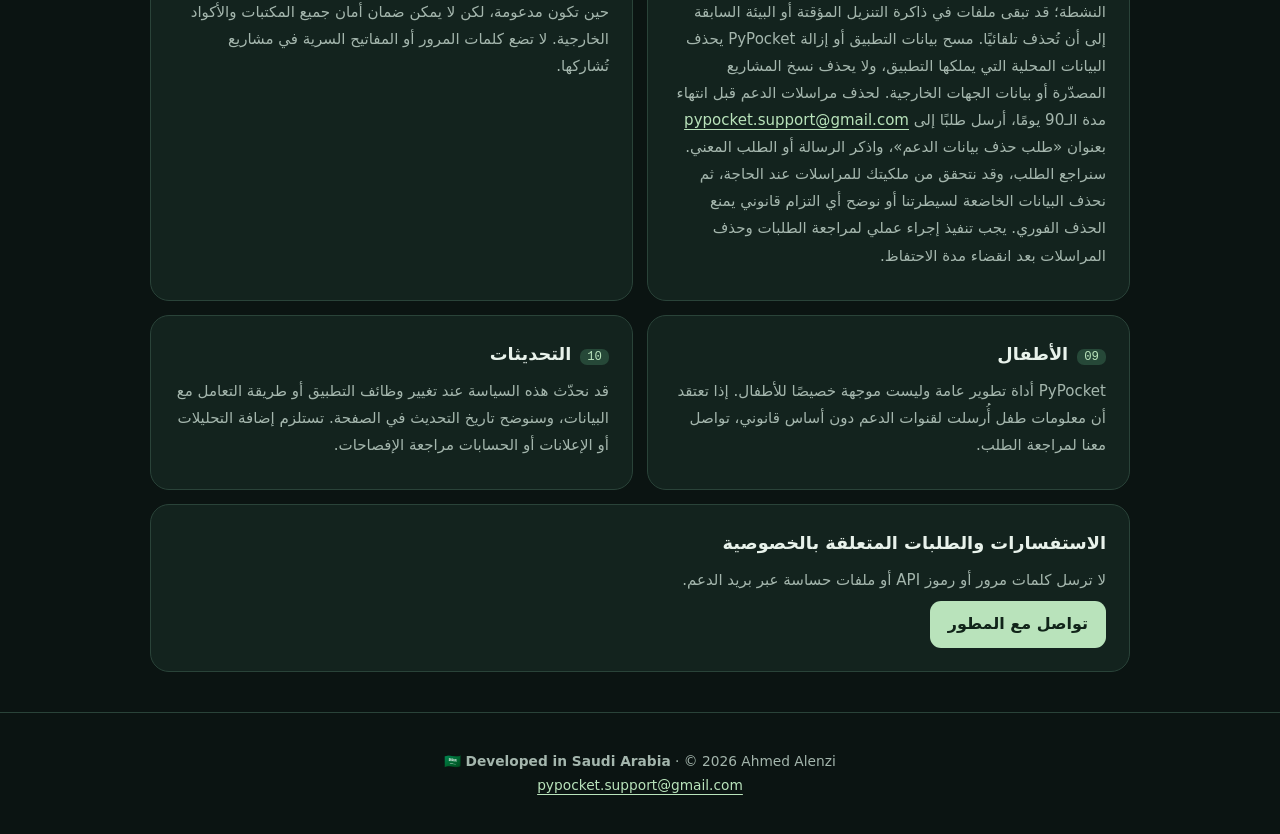
==== commit ef7a2f14: "Set 90-day post-closure support retention and deletion requests" ====
--- a/privacy/index.html
+++ b/privacy/index.html
@@ -1 +1 @@
-<!doctype html><html lang="ar" dir="rtl"><head><meta charset="utf-8"><meta name="viewport" content="width=device-width,initial-scale=1"><meta name="description" content="Official PyPocket privacy policy and support information. Developer: Ahmed Alenzi."><meta name="theme-color" content="#0b1412"><title>Privacy Policy | PyPocket</title><link rel="stylesheet" href="../assets/style.css"></head><body><header class="top"><div class="wrap nav"><a href="../" class="brand"><span class="brand-logo">&gt;_</span>PyPocket</a><div class="menu"><a href="../"><span class="ar inline">الرئيسية</span><span class="en inline">Home</span></a><a href="../privacy/"><span class="ar inline">الخصوصية</span><span class="en inline">Privacy</span></a><a href="../support/"><span class="ar inline">الدعم</span><span class="en inline">Support</span></a><button type="button" data-lang>English</button></div></div></header><main class="wrap"><div class="hero"><div class="eyebrow">PYPOCKET · PRIVACY</div><div class="ar"><h1>سياسة الخصوصية</h1><p class="lead">تفاصيل التعامل مع ملفاتك ومكتبات Python واتصالات الشبكة.</p></div><div class="en"><h1>Privacy Policy</h1><p class="lead">How your projects, installed Python packages, and network connections are handled.</p></div><div class="pills"><span class="pill">October 14, 2026 · ١٤ أكتوبر ٢٠٢٦</span><span class="pill">Ahmed Alenzi</span><span class="pill">Saudi Arabia 🇸🇦</span></div></div><div class="overview"><div class="ar"><h2>ملخص الخصوصية</h2><p>تُحفظ المشاريع والإعدادات والمكتبات المثبتة محليًا، مع تعطيل النسخ الاحتياطي التلقائي في هذه النسخة. قد يتصل التطبيق بـPyPI لتنزيل المكتبات، وقد تُجري الشيفرة التي تشغّلها اتصالات خارجية. مراسلات الدعم تتم باختيارك.</p></div><div class="en"><h2>Privacy summary</h2><p>Projects, settings and installed packages are stored locally, with automatic Android backup disabled in this release. Package downloads contact PyPI, and code you run may connect to external services. Support communication is voluntary.</p></div></div><section class="cards"><article class="card"><div class="ar"><h2><span class="num">01</span>المطور والتواصل</h2><p>هذه سياسة خصوصية PyPocket، تطبيق تطوير Python لأندرويد من تطوير Ahmed Alenzi في المملكة العربية السعودية. للتواصل بشأن الخصوصية: <a href="mailto:pypocket.support@gmail.com">pypocket.support@gmail.com</a>.</p></div><div class="en"><h2><span class="num">01</span>Developer & contact</h2><p>This is the privacy policy for PyPocket, a Python development application for Android, developed by Ahmed Alenzi in Saudi Arabia. Privacy contact: <a href="mailto:pypocket.support@gmail.com">pypocket.support@gmail.com</a>.</p></div></article><article class="card"><div class="ar"><h2><span class="num">02</span>المشاريع والملفات المحلية</h2><p>تُحفظ المشاريع والإعدادات والمكتبات المثبتة في مساحة التطبيق الخاصة على الجهاز. لا يتضمن PyPocket حسابات أو مزامنة سحابية أو خدمات تحليلات أو إعلانات أو إرسالًا تلقائيًا لملفات المشاريع أو تقارير الأعطال. عطّلنا النسخ الاحتياطي السحابي ونقل بيانات التطبيق التلقائي عبر إعدادات Android في هذه النسخة. قد تختلف أدوات النقل الخاصة بمصنّعي الأجهزة. يمكنك تصدير مشروع يدويًا إلى الجهة التي تختارها في منتقي مستندات Android، بما فيها مزوّد سحابي تختاره أنت.</p></div><div class="en"><h2><span class="num">02</span>Local projects & files</h2><p>Projects, settings and installed packages are stored in private app storage on the device. PyPocket includes no account, cloud sync, analytics, advertising, automatic project upload or crash-reporting service. This release disables Android cloud backup and automatic app-data transfer through Android configuration. Manufacturer migration tools may vary. You can manually export a project to the destination you choose in Android's document picker, including a cloud provider you select.</p></div></article><article class="card"><div class="ar"><h2><span class="num">03</span>الإنترنت وتثبيت المكتبات</h2><p>يرسل البحث عن حزمة أو تنزيلها اسم الحزمة والإصدار المطلوب وتفاصيل طلب الاتصال إلى <a href="https://pypi.org/">PyPI</a> ومضيف ملفاتها باستخدام HTTPS. تتلقى هذه الجهات عنوان IP ومعلومات العميل وقد تحتفظ بسجلات الخادم وفق سياساتها؛ لا نتحكم في مدة احتفاظها. قد تشمل إحصاءات تنزيل PyPI الرابط المطلوب والبلد التقريبي وفق <a href="https://policies.python.org/pypi.org/Privacy-Notice/">إشعار خصوصيتها</a>؛ ولا يعني هذا وجود أداة تحليلات داخل PyPocket. لا تُرفق شيفرة المشروع بهذه الطلبات. تظهر مخرجات Console محليًا في الذاكرة ولا تُرسل تلقائيًا للدعم، لكن شيفرة المستخدم قد تحفظها أو ترسلها. تفتح روابط الدعم والخصوصية في متصفح خارجي، ولا تُرسل رسالة بريد إلا إذا اخترت ذلك من تطبيق البريد.</p></div><div class="en"><h2><span class="num">03</span>Network & package installation</h2><p>Package lookup and downloads send the requested package name, version and connection details to <a href="https://pypi.org/">PyPI</a> and its file hosts over HTTPS. These providers receive IP address and client metadata, and may retain server logs under their own policies; we do not control their retention. PyPI download statistics may include requested URLs and approximate origin country under its <a href="https://policies.python.org/pypi.org/Privacy-Notice/">privacy notice</a>; this is not an analytics SDK inside PyPocket. Project source is not attached to these requests. Console output is displayed locally in memory and is not automatically sent to support, though user code can save or transmit it. Support and privacy links open in an external browser, and email is sent only if you choose to send it using your mail app.</p></div></article><article class="card"><div class="ar"><h2><span class="num">04</span>الشيفرة والمكتبات الخارجية</h2><p>تعمل شيفرة Python والمكتبات في عمليات منفصلة تشترك في هوية وصلاحيات التطبيق على Android. هذه ليست بيئة عزل مستقلة لكل مشروع؛ يمكن للشيفرة التي تشغّلها الوصول إلى جميع ملفات PyPocket المسموح للتطبيق الوصول إليها، وتعديلها، واستخدام الإنترنت. يمكن للمكتبات الخارجية إرسال بيانات بحسب وظائفها. لا تعني مطابقة SHA-256 أن المكتبة موثوقة أو خالية من الشيفرة الضارة. ثبّت وشغّل فقط الشيفرات التي تثق بها.</p></div><div class="en"><h2><span class="num">04</span>User code & third-party packages</h2><p>Python code and packages run in separate processes sharing PyPocket's Android identity and permissions. This is not an isolated sandbox for each project: code you run can access and modify all PyPocket files available to the app and use the internet. Third-party packages may transmit data according to their behavior. A matching SHA-256 checksum does not prove that a package is trustworthy or free from malicious code. Install and run code you trust.</p></div></article><article class="card"><div class="ar"><h2><span class="num">05</span>مراسلات الدعم</h2><p>إذا راسلت بريد الدعم، نستقبل عنوان بريدك ومحتوى الرسالة وأي مرفقات تختار إرسالها. تُستخدم المعلومات للرد والمساعدة، ويجري الاحتفاظ بها بقدر ما يلزم للمتابعة أو الالتزامات القانونية. يمكنك طلب حذف المراسلات التي نتحكم بها، مع مراعاة المتطلبات القانونية.</p></div><div class="en"><h2><span class="num">05</span>Support communications</h2><p>If you email support, we receive your address, message, and any attachments you choose to send. We use this information to respond and troubleshoot, and retain it as required for support or legal obligations. You may request deletion of correspondence we control, subject to law.</p></div></article><article class="card"><div class="ar"><h2><span class="num">06</span>الأذونات</h2><p>قد يستخدم التطبيق اتصال الإنترنت لتحميل المكتبات أو تشغيل طلبات شبكة يطلبها المستخدم، ووصول الملفات التي يختار المستخدم فتحها أو استيرادها أو تصديرها. تتحدد الأذونات الدقيقة بحسب نسخة التطبيق ونظام Android.</p></div><div class="en"><h2><span class="num">06</span>Permissions</h2><p>The app may use internet access for package downloads and user-initiated networking, and file access for content you choose to open, import, or export. Exact permissions depend on the Android version and app release.</p></div></article><article class="card"><div class="ar"><h2><span class="num">07</span>الاحتفاظ بالبيانات والحذف</h2><p>حذف مشروع يزيل ملفاته المحلية. إزالة مكتبة تلغي وجودها في البيئة النشطة؛ قد تبقى ملفات في ذاكرة التنزيل المؤقتة أو البيئة السابقة إلى أن تُحذف تلقائيًا. مسح بيانات التطبيق أو إزالة PyPocket يحذف البيانات المحلية التي يملكها التطبيق، ولا يحذف نسخ المشاريع المصدّرة أو بيانات الجهات الخارجية. يمكن طلب حذف مراسلات الدعم التي نتحكم بها عبر <a href="mailto:pypocket.support@gmail.com">البريد الإلكتروني</a>، مع مراعاة الالتزامات القانونية. مدة الاحتفاظ بمراسلات الدعم قيد اعتماد المطور قبل النشر.</p></div><div class="en"><h2><span class="num">07</span>Retention & deletion</h2><p>Deleting a project removes its local files. Uninstalling a package removes it from the active environment, though copies may remain in download caches or earlier environments until cleanup. Clearing app storage or uninstalling PyPocket deletes app-owned local data but does not remove exported projects or third-party records. You can request deletion of support correspondence under our control by <a href="mailto:pypocket.support@gmail.com">email</a>, subject to legal obligations. The developer must finalize the support-email retention period before publication.</p></div></article><article class="card"><div class="ar"><h2><span class="num">08</span>الأمان</h2><p>نسعى لتقليل الوصول غير الضروري للبيانات واستخدام الاتصالات الآمنة حين تكون مدعومة، لكن لا يمكن ضمان أمان جميع المكتبات والأكواد الخارجية. لا تضع كلمات المرور أو المفاتيح السرية في مشاريع تُشاركها.</p></div><div class="en"><h2><span class="num">08</span>Security</h2><p>We aim to minimize unnecessary data access and use secure communications when supported, but cannot guarantee the safety of third-party code or packages. Avoid storing passwords or secret keys in shared projects.</p></div></article><article class="card"><div class="ar"><h2><span class="num">09</span>الأطفال</h2><p>PyPocket أداة تطوير عامة وليست موجهة خصيصًا للأطفال. إذا تعتقد أن معلومات طفل أُرسلت لقنوات الدعم دون أساس قانوني، تواصل معنا لمراجعة الطلب.</p></div><div class="en"><h2><span class="num">09</span>Children</h2><p>PyPocket is a general development tool not specifically directed at children. If you believe a child's information was sent to support without an appropriate legal basis, contact us.</p></div></article><article class="card"><div class="ar"><h2><span class="num">10</span>التحديثات</h2><p>قد نحدّث هذه السياسة عند تغيير وظائف التطبيق أو طريقة التعامل مع البيانات، وسنوضح تاريخ التحديث في الصفحة. تستلزم إضافة التحليلات أو الإعلانات أو الحسابات مراجعة الإفصاحات.</p></div><div class="en"><h2><span class="num">10</span>Policy changes</h2><p>We may update this policy as app functionality and data handling evolve, and will update the date shown on this page. Future analytics, advertising or account features require updated disclosures.</p></div></article><article class="card wide"><div class="ar"><h2>الاستفسارات والطلبات المتعلقة بالخصوصية</h2><p>لا ترسل كلمات مرور أو رموز API أو ملفات حساسة عبر بريد الدعم.</p><a class="email" href="mailto:pypocket.support@gmail.com?subject=PyPocket%20Privacy">تواصل مع المطور</a></div><div class="en"><h2>Privacy inquiries and requests</h2><p>Do not send passwords, API tokens, or sensitive files to support.</p><a class="email" href="mailto:pypocket.support@gmail.com?subject=PyPocket%20Privacy">Contact the developer</a></div></article></section></main><footer class="footer"><div class="wrap">🇸🇦 <strong>Developed in Saudi Arabia</strong> · © 2026 Ahmed Alenzi<br><a href="mailto:pypocket.support@gmail.com">pypocket.support@gmail.com</a></div></footer><script src="../assets/main.js"></script></body></html>+<!doctype html><html lang="ar" dir="rtl"><head><meta charset="utf-8"><meta name="viewport" content="width=device-width,initial-scale=1"><meta name="description" content="Official PyPocket privacy policy and support information. Developer: Ahmed Alenzi."><meta name="theme-color" content="#0b1412"><title>Privacy Policy | PyPocket</title><link rel="stylesheet" href="../assets/style.css"></head><body><header class="top"><div class="wrap nav"><a href="../" class="brand"><span class="brand-logo">&gt;_</span>PyPocket</a><div class="menu"><a href="../"><span class="ar inline">الرئيسية</span><span class="en inline">Home</span></a><a href="../privacy/"><span class="ar inline">الخصوصية</span><span class="en inline">Privacy</span></a><a href="../support/"><span class="ar inline">الدعم</span><span class="en inline">Support</span></a><button type="button" data-lang>English</button></div></div></header><main class="wrap"><div class="hero"><div class="eyebrow">PYPOCKET · PRIVACY</div><div class="ar"><h1>سياسة الخصوصية</h1><p class="lead">تفاصيل التعامل مع ملفاتك ومكتبات Python واتصالات الشبكة.</p></div><div class="en"><h1>Privacy Policy</h1><p class="lead">How your projects, installed Python packages, and network connections are handled.</p></div><div class="pills"><span class="pill">October 14, 2026 · ١٤ أكتوبر ٢٠٢٦</span><span class="pill">Ahmed Alenzi</span><span class="pill">Saudi Arabia 🇸🇦</span></div></div><div class="overview"><div class="ar"><h2>ملخص الخصوصية</h2><p>تُحفظ المشاريع والإعدادات والمكتبات المثبتة محليًا، مع تعطيل النسخ الاحتياطي التلقائي في هذه النسخة. قد يتصل التطبيق بـPyPI لتنزيل المكتبات، وقد تُجري الشيفرة التي تشغّلها اتصالات خارجية. مراسلات الدعم تتم باختيارك.</p></div><div class="en"><h2>Privacy summary</h2><p>Projects, settings and installed packages are stored locally, with automatic Android backup disabled in this release. Package downloads contact PyPI, and code you run may connect to external services. Support communication is voluntary.</p></div></div><section class="cards"><article class="card"><div class="ar"><h2><span class="num">01</span>المطور والتواصل</h2><p>هذه سياسة خصوصية PyPocket، تطبيق تطوير Python لأندرويد من تطوير Ahmed Alenzi في المملكة العربية السعودية. للتواصل بشأن الخصوصية: <a href="mailto:pypocket.support@gmail.com">pypocket.support@gmail.com</a>.</p></div><div class="en"><h2><span class="num">01</span>Developer & contact</h2><p>This is the privacy policy for PyPocket, a Python development application for Android, developed by Ahmed Alenzi in Saudi Arabia. Privacy contact: <a href="mailto:pypocket.support@gmail.com">pypocket.support@gmail.com</a>.</p></div></article><article class="card"><div class="ar"><h2><span class="num">02</span>المشاريع والملفات المحلية</h2><p>تُحفظ المشاريع والإعدادات والمكتبات المثبتة في مساحة التطبيق الخاصة على الجهاز. لا يتضمن PyPocket حسابات أو مزامنة سحابية أو خدمات تحليلات أو إعلانات أو إرسالًا تلقائيًا لملفات المشاريع أو تقارير الأعطال. عطّلنا النسخ الاحتياطي السحابي ونقل بيانات التطبيق التلقائي عبر إعدادات Android في هذه النسخة. قد تختلف أدوات النقل الخاصة بمصنّعي الأجهزة. يمكنك تصدير مشروع يدويًا إلى الجهة التي تختارها في منتقي مستندات Android، بما فيها مزوّد سحابي تختاره أنت.</p></div><div class="en"><h2><span class="num">02</span>Local projects & files</h2><p>Projects, settings and installed packages are stored in private app storage on the device. PyPocket includes no account, cloud sync, analytics, advertising, automatic project upload or crash-reporting service. This release disables Android cloud backup and automatic app-data transfer through Android configuration. Manufacturer migration tools may vary. You can manually export a project to the destination you choose in Android's document picker, including a cloud provider you select.</p></div></article><article class="card"><div class="ar"><h2><span class="num">03</span>الإنترنت وتثبيت المكتبات</h2><p>يرسل البحث عن حزمة أو تنزيلها اسم الحزمة والإصدار المطلوب وتفاصيل طلب الاتصال إلى <a href="https://pypi.org/">PyPI</a> ومضيف ملفاتها باستخدام HTTPS. تتلقى هذه الجهات عنوان IP ومعلومات العميل وقد تحتفظ بسجلات الخادم وفق سياساتها؛ لا نتحكم في مدة احتفاظها. قد تشمل إحصاءات تنزيل PyPI الرابط المطلوب والبلد التقريبي وفق <a href="https://policies.python.org/pypi.org/Privacy-Notice/">إشعار خصوصيتها</a>؛ ولا يعني هذا وجود أداة تحليلات داخل PyPocket. لا تُرفق شيفرة المشروع بهذه الطلبات. تظهر مخرجات Console محليًا في الذاكرة ولا تُرسل تلقائيًا للدعم، لكن شيفرة المستخدم قد تحفظها أو ترسلها. تفتح روابط الدعم والخصوصية في متصفح خارجي، ولا تُرسل رسالة بريد إلا إذا اخترت ذلك من تطبيق البريد.</p></div><div class="en"><h2><span class="num">03</span>Network & package installation</h2><p>Package lookup and downloads send the requested package name, version and connection details to <a href="https://pypi.org/">PyPI</a> and its file hosts over HTTPS. These providers receive IP address and client metadata, and may retain server logs under their own policies; we do not control their retention. PyPI download statistics may include requested URLs and approximate origin country under its <a href="https://policies.python.org/pypi.org/Privacy-Notice/">privacy notice</a>; this is not an analytics SDK inside PyPocket. Project source is not attached to these requests. Console output is displayed locally in memory and is not automatically sent to support, though user code can save or transmit it. Support and privacy links open in an external browser, and email is sent only if you choose to send it using your mail app.</p></div></article><article class="card"><div class="ar"><h2><span class="num">04</span>الشيفرة والمكتبات الخارجية</h2><p>تعمل شيفرة Python والمكتبات في عمليات منفصلة تشترك في هوية وصلاحيات التطبيق على Android. هذه ليست بيئة عزل مستقلة لكل مشروع؛ يمكن للشيفرة التي تشغّلها الوصول إلى جميع ملفات PyPocket المسموح للتطبيق الوصول إليها، وتعديلها، واستخدام الإنترنت. يمكن للمكتبات الخارجية إرسال بيانات بحسب وظائفها. لا تعني مطابقة SHA-256 أن المكتبة موثوقة أو خالية من الشيفرة الضارة. ثبّت وشغّل فقط الشيفرات التي تثق بها.</p></div><div class="en"><h2><span class="num">04</span>User code & third-party packages</h2><p>Python code and packages run in separate processes sharing PyPocket's Android identity and permissions. This is not an isolated sandbox for each project: code you run can access and modify all PyPocket files available to the app and use the internet. Third-party packages may transmit data according to their behavior. A matching SHA-256 checksum does not prove that a package is trustworthy or free from malicious code. Install and run code you trust.</p></div></article><article class="card"><div class="ar"><h2><span class="num">05</span>مراسلات الدعم</h2><p>إذا راسلت بريد الدعم، نستقبل عنوان بريدك ومحتوى الرسالة وأي مرفقات تختار إرسالها، ونستخدمها للرد والمساعدة. يُعد طلب الدعم مغلقًا بعد انتهاء معالجته وإرسال الرد النهائي. نحتفظ بمراسلات طلب الدعم لمدة 90 يومًا بعد إغلاقه، ثم نحذفها من سجلات الدعم التي نتحكم بها، إلا إذا استلزم القانون أو التزام نظامي الاحتفاظ بها مدة أطول. لا يُقصد بهذه المدة رسائل لم يُغلق طلبها بعد.</p></div><div class="en"><h2><span class="num">05</span>Support communications</h2><p>If you email support, we receive your email address, message, and any attachments you choose to send, and use them to respond and troubleshoot. A support request is considered closed once handling is completed and a final response is sent. We retain support correspondence for 90 days after the request is closed, then delete it from support records under our control, unless a longer retention period is legally required. This 90-day period does not apply to requests that are still open.</p></div></article><article class="card"><div class="ar"><h2><span class="num">06</span>الأذونات</h2><p>قد يستخدم التطبيق اتصال الإنترنت لتحميل المكتبات أو تشغيل طلبات شبكة يطلبها المستخدم، ووصول الملفات التي يختار المستخدم فتحها أو استيرادها أو تصديرها. تتحدد الأذونات الدقيقة بحسب نسخة التطبيق ونظام Android.</p></div><div class="en"><h2><span class="num">06</span>Permissions</h2><p>The app may use internet access for package downloads and user-initiated networking, and file access for content you choose to open, import, or export. Exact permissions depend on the Android version and app release.</p></div></article><article class="card"><div class="ar"><h2><span class="num">07</span>الاحتفاظ بالبيانات والحذف</h2><p>حذف مشروع يزيل ملفاته المحلية. إزالة مكتبة تلغي وجودها في البيئة النشطة؛ قد تبقى ملفات في ذاكرة التنزيل المؤقتة أو البيئة السابقة إلى أن تُحذف تلقائيًا. مسح بيانات التطبيق أو إزالة PyPocket يحذف البيانات المحلية التي يملكها التطبيق، ولا يحذف نسخ المشاريع المصدّرة أو بيانات الجهات الخارجية. لحذف مراسلات الدعم قبل انتهاء مدة الـ90 يومًا، أرسل طلبًا إلى <a href="mailto:pypocket.support@gmail.com?subject=PyPocket%20-%20Support%20Data%20Deletion">pypocket.support@gmail.com</a> بعنوان «طلب حذف بيانات الدعم»، واذكر الرسالة أو الطلب المعني. سنراجع الطلب، وقد نتحقق من ملكيتك للمراسلات عند الحاجة، ثم نحذف البيانات الخاضعة لسيطرتنا أو نوضح أي التزام قانوني يمنع الحذف الفوري. يجب تنفيذ إجراء عملي لمراجعة الطلبات وحذف المراسلات بعد انقضاء مدة الاحتفاظ.</p></div><div class="en"><h2><span class="num">07</span>Retention & deletion</h2><p>Deleting a project removes its local files. Uninstalling a package removes it from the active environment, though copies may remain in download caches or earlier environments until cleanup. Clearing app storage or uninstalling PyPocket deletes app-owned local data but does not remove exported projects or third-party records. To request deletion of support correspondence before the 90-day period ends, email <a href="mailto:pypocket.support@gmail.com?subject=PyPocket%20-%20Support%20Data%20Deletion">pypocket.support@gmail.com</a> with the subject “Support Data Deletion Request” and identify the relevant message or request. We will review the request, verify your connection to the correspondence if needed, then delete data under our control or explain any legal obligation that prevents immediate deletion. A practical process for reviewing requests and removing correspondence after the retention period must be in place.</p></div></article><article class="card"><div class="ar"><h2><span class="num">08</span>الأمان</h2><p>نسعى لتقليل الوصول غير الضروري للبيانات واستخدام الاتصالات الآمنة حين تكون مدعومة، لكن لا يمكن ضمان أمان جميع المكتبات والأكواد الخارجية. لا تضع كلمات المرور أو المفاتيح السرية في مشاريع تُشاركها.</p></div><div class="en"><h2><span class="num">08</span>Security</h2><p>We aim to minimize unnecessary data access and use secure communications when supported, but cannot guarantee the safety of third-party code or packages. Avoid storing passwords or secret keys in shared projects.</p></div></article><article class="card"><div class="ar"><h2><span class="num">09</span>الأطفال</h2><p>PyPocket أداة تطوير عامة وليست موجهة خصيصًا للأطفال. إذا تعتقد أن معلومات طفل أُرسلت لقنوات الدعم دون أساس قانوني، تواصل معنا لمراجعة الطلب.</p></div><div class="en"><h2><span class="num">09</span>Children</h2><p>PyPocket is a general development tool not specifically directed at children. If you believe a child's information was sent to support without an appropriate legal basis, contact us.</p></div></article><article class="card"><div class="ar"><h2><span class="num">10</span>التحديثات</h2><p>قد نحدّث هذه السياسة عند تغيير وظائف التطبيق أو طريقة التعامل مع البيانات، وسنوضح تاريخ التحديث في الصفحة. تستلزم إضافة التحليلات أو الإعلانات أو الحسابات مراجعة الإفصاحات.</p></div><div class="en"><h2><span class="num">10</span>Policy changes</h2><p>We may update this policy as app functionality and data handling evolve, and will update the date shown on this page. Future analytics, advertising or account features require updated disclosures.</p></div></article><article class="card wide"><div class="ar"><h2>الاستفسارات والطلبات المتعلقة بالخصوصية</h2><p>لا ترسل كلمات مرور أو رموز API أو ملفات حساسة عبر بريد الدعم.</p><a class="email" href="mailto:pypocket.support@gmail.com?subject=PyPocket%20Privacy">تواصل مع المطور</a></div><div class="en"><h2>Privacy inquiries and requests</h2><p>Do not send passwords, API tokens, or sensitive files to support.</p><a class="email" href="mailto:pypocket.support@gmail.com?subject=PyPocket%20Privacy">Contact the developer</a></div></article></section></main><footer class="footer"><div class="wrap">🇸🇦 <strong>Developed in Saudi Arabia</strong> · © 2026 Ahmed Alenzi<br><a href="mailto:pypocket.support@gmail.com">pypocket.support@gmail.com</a></div></footer><script src="../assets/main.js"></script></body></html>
